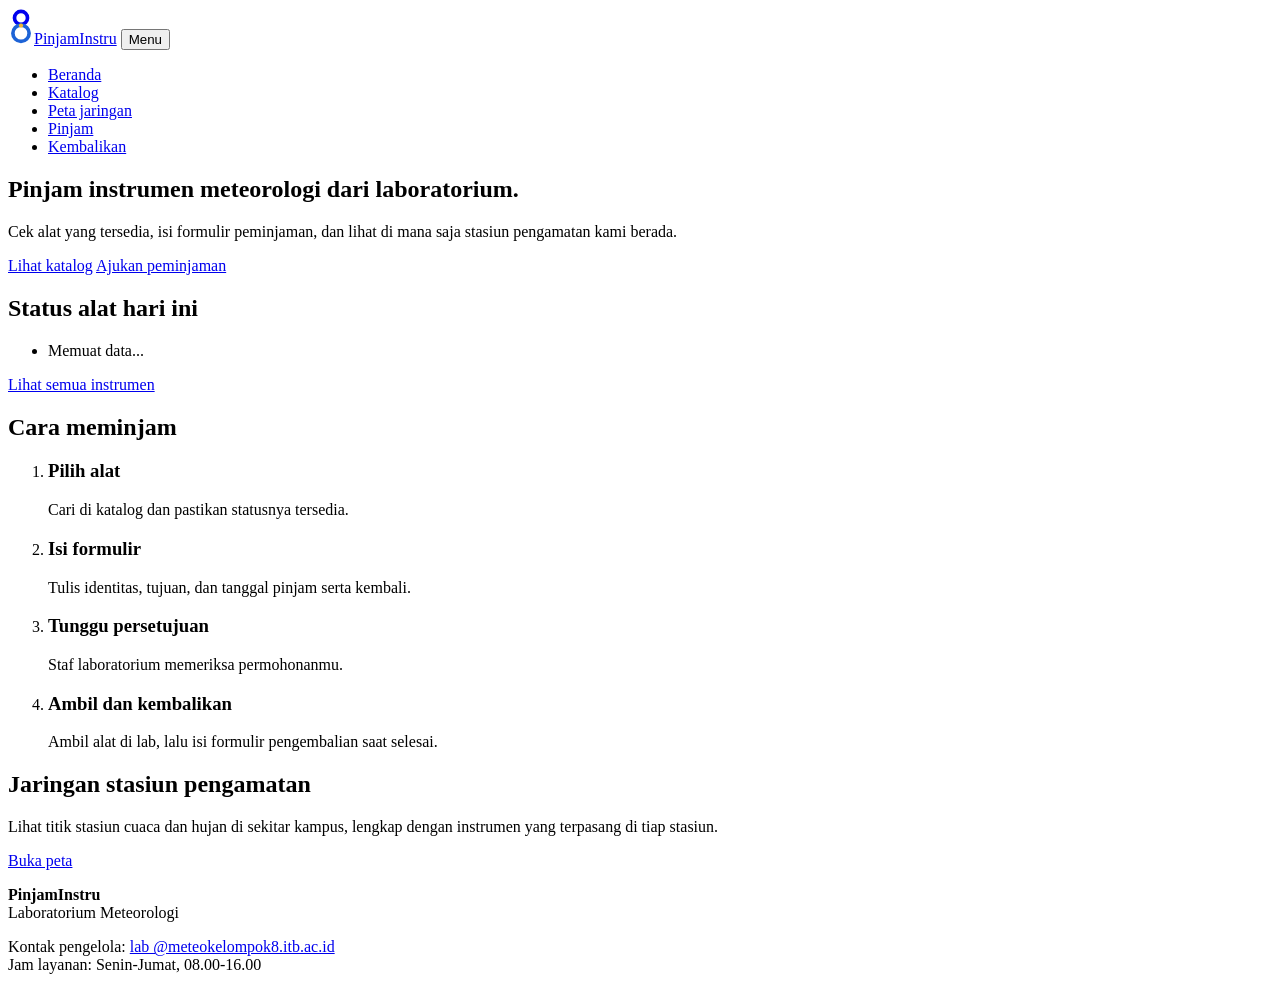
==== frontend/index.html @ 7f1fe317 "Frontend base" ====
<!DOCTYPE html>
<html lang="id">
<head>
  <meta charset="UTF-8">
  <meta name="viewport" content="width=device-width, initial-scale=1">
  <title>PinjamInstru - Peminjaman Instrumen Laboratorium Meteorologi</title>
  <meta name="description" content="Lihat katalog instrumen meteorologi dan pinjam alat dari laboratorium.">
  <link rel="stylesheet" href="css/style.css">
</head>
<body>

  <header class="navbar">
    <div class="container">
      <a class="brand" href="index.html"><svg class="brand-logo" viewBox="0 0 32 44" width="26" height="36" aria-hidden="true">
          <circle cx="16" cy="12" r="8" fill="none" stroke="currentColor" stroke-width="4.5"/>
          <circle cx="16" cy="31" r="10" fill="none" stroke="#1d63d6" stroke-width="4.5"/>
          <circle cx="16" cy="21.5" r="2.6" fill="#f5b82e"/>
        </svg><span>PinjamInstru</span></a>
      <button class="nav-toggle" aria-expanded="false" aria-controls="nav-links">Menu</button>
      <ul class="nav-links" id="nav-links">
        <li><a href="index.html" aria-current="page">Beranda</a></li>
        <li><a href="catalog.html">Katalog</a></li>
        <li><a href="network-map.html">Peta jaringan</a></li>
        <li><a href="borrowing.html">Pinjam</a></li>
        <li><a href="returning.html">Kembalikan</a></li>
      </ul>
    </div>
  </header>

  <main>
    <section class="hero">
  <div class="container hero-inner">
    <div class="hero-text">
      <h1>Pinjam instrumen meteorologi dari laboratorium.</h1>
      <p>Cek alat yang tersedia, isi formulir peminjaman, dan lihat di mana saja stasiun pengamatan kami berada.</p>
      <div class="hero-actions">
        <a class="btn btn-primary" href="catalog.html">Lihat katalog</a>
        <a class="btn btn-outline" href="borrowing.html">Ajukan peminjaman</a>
      </div>
    </div>
    <aside class="hero-card" aria-labelledby="hero-card-title">
      <h2 id="hero-card-title">Status alat hari ini</h2>
      <ul class="status-list" id="hero-status">
        <li class="status-empty">Memuat data...</li>
      </ul>
      <a class="section-link" href="catalog.html">Lihat semua instrumen</a>
    </aside>
  </div>
</section>

    <section class="section section--white">
      <div class="container">
        <div class="section-head">
          <h2>Cara meminjam</h2>
        </div>
        <ol class="steps">
          <li>
            <h3>Pilih alat</h3>
            <p>Cari di katalog dan pastikan statusnya tersedia.</p>
          </li>
          <li>
            <h3>Isi formulir</h3>
            <p>Tulis identitas, tujuan, dan tanggal pinjam serta kembali.</p>
          </li>
          <li>
            <h3>Tunggu persetujuan</h3>
            <p>Staf laboratorium memeriksa permohonanmu.</p>
          </li>
          <li>
            <h3>Ambil dan kembalikan</h3>
            <p>Ambil alat di lab, lalu isi formulir pengembalian saat selesai.</p>
          </li>
        </ol>
      </div>
    </section>

    <section class="section">
      <div class="container network-teaser">
        <div>
          <h2>Jaringan stasiun pengamatan</h2>
          <p>Lihat titik stasiun cuaca dan hujan di sekitar kampus, lengkap dengan instrumen yang terpasang di tiap stasiun.</p>
          <a class="btn btn-dark" href="network-map.html">Buka peta</a>
        </div>
        <!-- Placeholder: ganti dengan gambar peta atau mini-map Leaflet nanti -->
        <div class="map-preview" role="img" aria-label="Pratinjau peta stasiun pengamatan"></div>
      </div>
    </section>
  </main>

  <footer class="footer">
    <div class="container">
      <p><strong>PinjamInstru</strong><br>Laboratorium Meteorologi</p>
      <p>Kontak pengelola: <a href="mailto:lab@kelompok8.ac.id">lab @meteokelompok8.itb.ac.id</a><br>Jam layanan: Senin-Jumat, 08.00-16.00</p>
    </div>
  </footer>

  <script src="js/api.js"></script>
  <script src="js/main.js"></script>
</body>
</html>
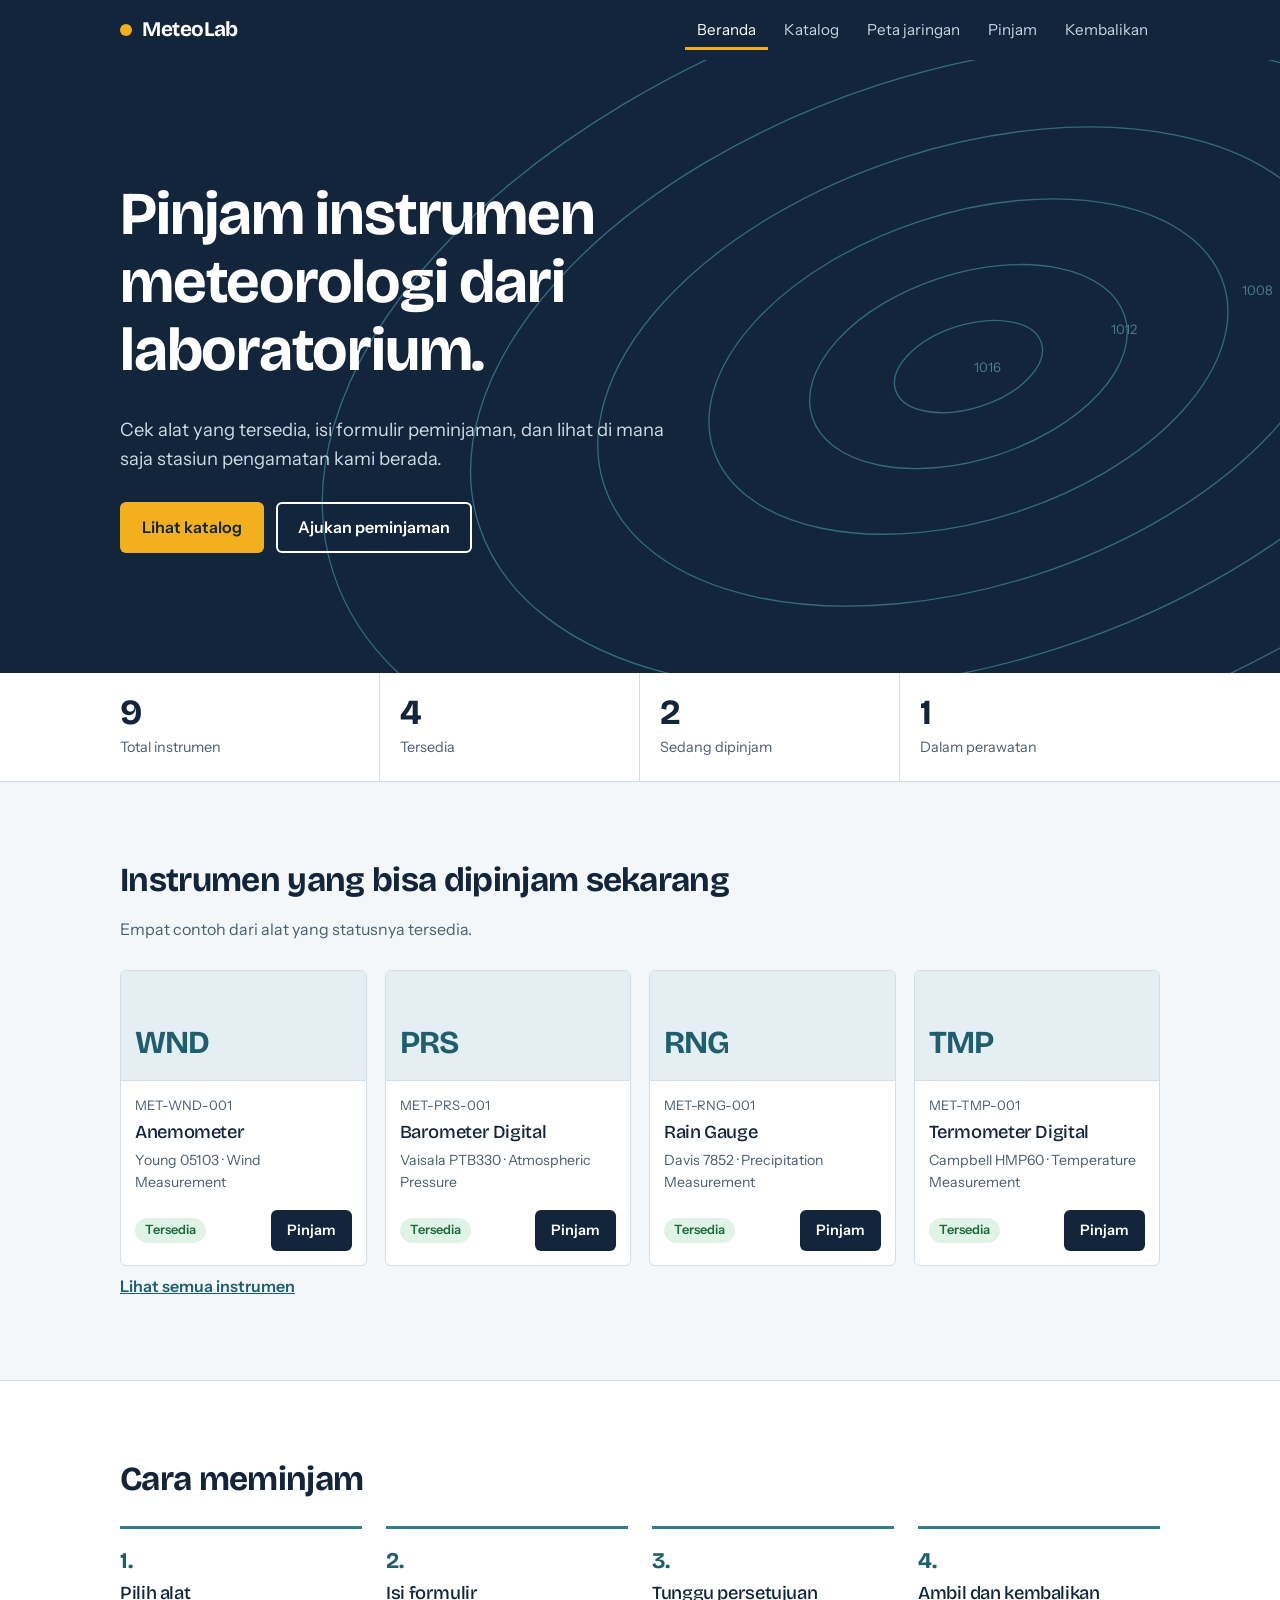
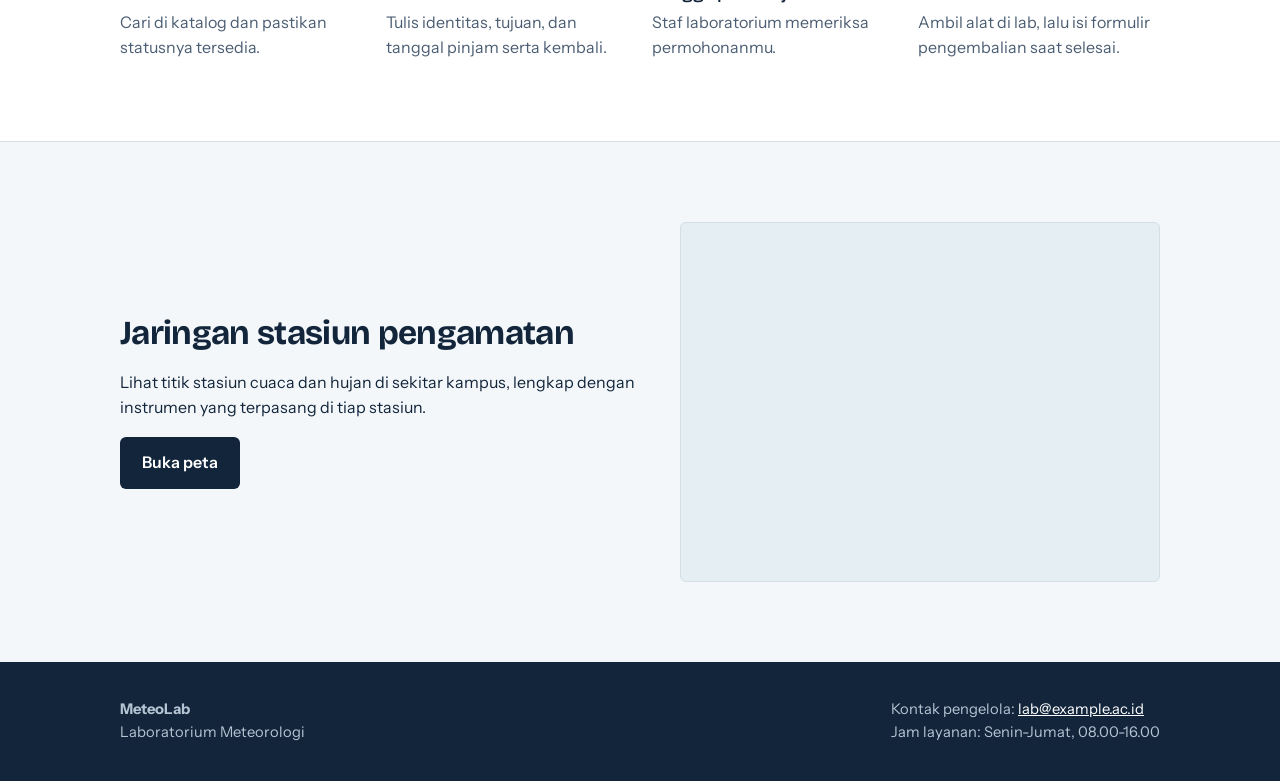
==== commit 783318f1: "Fix_Frontend" ====
--- a/frontend/index.html
+++ b/frontend/index.html
@@ -3,7 +3,7 @@
 <head>
   <meta charset="UTF-8">
   <meta name="viewport" content="width=device-width, initial-scale=1">
-  <title>PinjamInstru - Peminjaman Instrumen Laboratorium Meteorologi</title>
+  <title>MeteoLab - Peminjaman Instrumen Laboratorium Meteorologi</title>
   <meta name="description" content="Lihat katalog instrumen meteorologi dan pinjam alat dari laboratorium.">
   <link rel="stylesheet" href="css/style.css">
 </head>
@@ -11,11 +11,7 @@
 
   <header class="navbar">
     <div class="container">
-      <a class="brand" href="index.html"><svg class="brand-logo" viewBox="0 0 32 44" width="26" height="36" aria-hidden="true">
-          <circle cx="16" cy="12" r="8" fill="none" stroke="currentColor" stroke-width="4.5"/>
-          <circle cx="16" cy="31" r="10" fill="none" stroke="#1d63d6" stroke-width="4.5"/>
-          <circle cx="16" cy="21.5" r="2.6" fill="#f5b82e"/>
-        </svg><span>PinjamInstru</span></a>
+      <a class="brand" href="index.html"><span class="brand-dot"></span>MeteoLab</a>
       <button class="nav-toggle" aria-expanded="false" aria-controls="nav-links">Menu</button>
       <ul class="nav-links" id="nav-links">
         <li><a href="index.html" aria-current="page">Beranda</a></li>
@@ -29,24 +25,49 @@
 
   <main>
     <section class="hero">
-  <div class="container hero-inner">
-    <div class="hero-text">
-      <h1>Pinjam instrumen meteorologi dari laboratorium.</h1>
-      <p>Cek alat yang tersedia, isi formulir peminjaman, dan lihat di mana saja stasiun pengamatan kami berada.</p>
-      <div class="hero-actions">
-        <a class="btn btn-primary" href="catalog.html">Lihat katalog</a>
-        <a class="btn btn-outline" href="borrowing.html">Ajukan peminjaman</a>
+      <!-- Garis isobar: hiasan peta cuaca -->
+      <svg class="hero-isobars" viewBox="0 0 1200 560" preserveAspectRatio="xMidYMid slice" aria-hidden="true">
+        <g transform="translate(900 280) rotate(-18)">
+          <ellipse rx="70" ry="38"/>
+          <ellipse rx="150" ry="85"/>
+          <ellipse rx="245" ry="140"/>
+          <ellipse rx="350" ry="200"/>
+          <ellipse rx="470" ry="270"/>
+          <ellipse rx="610" ry="350"/>
+        </g>
+        <text x="905" y="285">1016</text>
+        <text x="1030" y="250">1012</text>
+        <text x="1150" y="215">1008</text>
+      </svg>
+      <div class="container">
+        <h1>Pinjam instrumen meteorologi dari laboratorium.</h1>
+        <p>Cek alat yang tersedia, isi formulir peminjaman, dan lihat di mana saja stasiun pengamatan kami berada.</p>
+        <div class="hero-actions">
+          <a class="btn btn-primary" href="catalog.html">Lihat katalog</a>
+          <a class="btn btn-outline" href="borrowing.html">Ajukan peminjaman</a>
+        </div>
       </div>
-    </div>
-    <aside class="hero-card" aria-labelledby="hero-card-title">
-      <h2 id="hero-card-title">Status alat hari ini</h2>
-      <ul class="status-list" id="hero-status">
-        <li class="status-empty">Memuat data...</li>
-      </ul>
-      <a class="section-link" href="catalog.html">Lihat semua instrumen</a>
-    </aside>
-  </div>
-</section>
+    </section>
+
+    <dl class="stats" aria-label="Ringkasan instrumen">
+      <div class="stat"><dt>Total instrumen</dt><dd id="stat-total">-</dd></div>
+      <div class="stat"><dt>Tersedia</dt><dd id="stat-available">-</dd></div>
+      <div class="stat"><dt>Sedang dipinjam</dt><dd id="stat-borrowed">-</dd></div>
+      <div class="stat"><dt>Dalam perawatan</dt><dd id="stat-maintenance">-</dd></div>
+    </dl>
+
+    <section class="section">
+      <div class="container">
+        <div class="section-head">
+          <h2>Instrumen yang bisa dipinjam sekarang</h2>
+          <p>Empat contoh dari alat yang statusnya tersedia.</p>
+        </div>
+        <div class="instrument-grid" id="featured-grid">
+          <p class="state-msg">Memuat instrumen...</p>
+        </div>
+        <a class="section-link" href="catalog.html">Lihat semua instrumen</a>
+      </div>
+    </section>
 
     <section class="section section--white">
       <div class="container">
@@ -89,8 +110,8 @@
 
   <footer class="footer">
     <div class="container">
-      <p><strong>PinjamInstru</strong><br>Laboratorium Meteorologi</p>
-      <p>Kontak pengelola: <a href="mailto:lab@kelompok8.ac.id">lab @meteokelompok8.itb.ac.id</a><br>Jam layanan: Senin-Jumat, 08.00-16.00</p>
+      <p><strong>MeteoLab</strong><br>Laboratorium Meteorologi</p>
+      <p>Kontak pengelola: <a href="mailto:lab@example.ac.id">lab@example.ac.id</a><br>Jam layanan: Senin-Jumat, 08.00-16.00</p>
     </div>
   </footer>
 
--- a/frontend/css/style.css
+++ b/frontend/css/style.css
@@ -0,0 +1,372 @@
+/* ==========================================================
+   MeteoLab - style.css (global, dipakai semua halaman)
+   Warna dan font diatur lewat variabel di :root, jadi
+   ganti di satu tempat saja kalau mau ubah tema.
+   ========================================================== */
+
+@import url("https://fonts.googleapis.com/css2?family=Bricolage+Grotesque:opsz,wght@12..96,500;12..96,700&family=Instrument+Sans:wght@400;500;600&display=swap");
+
+:root {
+  --ink: #12253b;          /* teks utama, biru laut gelap */
+  --ink-soft: #4b5d73;     /* teks sekunder */
+  --paper: #f3f7f9;        /* latar halaman, putih kebiruan */
+  --white: #ffffff;
+  --line: #d3dee6;         /* garis tipis */
+  --isobar: #2f7f8f;       /* aksen utama, teal */
+  --isobar-dark: #1f5f6d;
+  --signal: #f2b01e;       /* kuning kantong angin, dipakai hemat */
+
+  --ok-bg: #dff3e7;     --ok-fg: #1b6b3a;
+  --busy-bg: #fde9c4;   --busy-fg: #8a5a00;
+  --fix-bg: #f6d9d6;    --fix-fg: #9a2f25;
+  --field-bg: #dbe9f6;  --field-fg: #1f4f86;
+
+  --font-display: "Bricolage Grotesque", "Segoe UI", sans-serif;
+  --font-body: "Instrument Sans", "Segoe UI", system-ui, sans-serif;
+
+  --radius: 6px;
+  --gutter: clamp(16px, 4vw, 40px);
+  --maxw: 1120px;
+}
+
+*, *::before, *::after { box-sizing: border-box; }
+
+html { scroll-behavior: smooth; }
+
+body {
+  margin: 0;
+  font-family: var(--font-body);
+  font-size: 1rem;
+  line-height: 1.6;
+  color: var(--ink);
+  background: var(--paper);
+}
+
+img, svg { max-width: 100%; display: block; }
+
+a { color: var(--isobar-dark); }
+
+h1, h2, h3 {
+  font-family: var(--font-display);
+  line-height: 1.12;
+  letter-spacing: -0.02em;
+  margin: 0 0 0.5em;
+}
+h1 { font-size: clamp(2.2rem, 5.5vw, 3.8rem); font-weight: 700; }
+h2 { font-size: clamp(1.5rem, 3vw, 2.1rem); font-weight: 700; }
+h3 { font-size: 1.15rem; font-weight: 500; }
+
+p { margin: 0 0 1em; max-width: 62ch; }
+
+:focus-visible {
+  outline: 3px solid var(--signal);
+  outline-offset: 2px;
+}
+
+.container {
+  width: 100%;
+  max-width: var(--maxw);
+  margin-inline: auto;
+  padding-inline: var(--gutter);
+}
+
+.section { padding-block: clamp(40px, 7vw, 80px); }
+.section--white { background: var(--white); border-block: 1px solid var(--line); }
+.section-head { margin-bottom: 28px; }
+.section-head p { color: var(--ink-soft); margin-bottom: 0; }
+
+/* ---------- Navbar ---------- */
+.navbar {
+  position: sticky;
+  top: 0;
+  z-index: 50;
+  background: var(--ink);
+  color: var(--white);
+}
+.navbar .container {
+  display: flex;
+  align-items: center;
+  justify-content: space-between;
+  gap: 16px;
+  min-height: 60px;
+}
+.brand {
+  font-family: var(--font-display);
+  font-weight: 700;
+  font-size: 1.3rem;
+  letter-spacing: -0.02em;
+  color: var(--white);
+  text-decoration: none;
+  display: inline-flex;
+  align-items: center;
+  gap: 10px;
+}
+.brand-dot {
+  width: 12px;
+  height: 12px;
+  border-radius: 50%;
+  background: var(--signal);
+}
+.nav-links {
+  display: flex;
+  gap: 4px;
+  list-style: none;
+  margin: 0;
+  padding: 0;
+}
+.nav-links a {
+  display: block;
+  padding: 8px 12px;
+  color: #c9d6e2;
+  text-decoration: none;
+  border-radius: var(--radius);
+  font-size: 0.95rem;
+}
+.nav-links a:hover { color: var(--white); background: rgba(255, 255, 255, 0.08); }
+.nav-links a[aria-current="page"] { color: var(--white); box-shadow: inset 0 -3px 0 var(--signal); border-radius: 0; }
+
+.nav-toggle {
+  display: none;
+  background: none;
+  border: 1px solid rgba(255, 255, 255, 0.35);
+  color: var(--white);
+  border-radius: var(--radius);
+  padding: 6px 12px;
+  font: inherit;
+  cursor: pointer;
+}
+
+@media (max-width: 760px) {
+  .nav-toggle { display: block; }
+  .nav-links {
+    display: none;
+    position: absolute;
+    top: 100%;
+    left: 0;
+    right: 0;
+    flex-direction: column;
+    background: var(--ink);
+    padding: 8px var(--gutter) 16px;
+  }
+  .nav-links.open { display: flex; }
+  .nav-links a[aria-current="page"] { box-shadow: none; background: rgba(255, 255, 255, 0.1); border-radius: var(--radius); }
+}
+
+/* ---------- Tombol ---------- */
+.btn {
+  display: inline-block;
+  font: inherit;
+  font-weight: 600;
+  padding: 11px 20px;
+  border-radius: var(--radius);
+  border: 2px solid transparent;
+  text-decoration: none;
+  cursor: pointer;
+  transition: background 0.15s, color 0.15s;
+}
+.btn-primary { background: var(--signal); color: var(--ink); }
+.btn-primary:hover { background: #ffc33d; }
+.btn-outline { border-color: currentColor; color: inherit; background: transparent; }
+.btn-outline:hover { background: rgba(255, 255, 255, 0.12); }
+.btn-dark { background: var(--ink); color: var(--white); }
+.btn-dark:hover { background: var(--isobar-dark); }
+.btn-small { padding: 7px 14px; font-size: 0.9rem; }
+.btn[aria-disabled="true"] {
+  background: #e4ebf0;
+  color: #7b8a99;
+  pointer-events: none;
+}
+
+/* ---------- Badge status ---------- */
+.badge {
+  display: inline-block;
+  padding: 2px 10px;
+  border-radius: 999px;
+  font-size: 0.8rem;
+  font-weight: 600;
+  white-space: nowrap;
+}
+.badge--available   { background: var(--ok-bg);    color: var(--ok-fg); }
+.badge--borrowed    { background: var(--busy-bg);  color: var(--busy-fg); }
+.badge--maintenance { background: var(--fix-bg);   color: var(--fix-fg); }
+.badge--deployed    { background: var(--field-bg); color: var(--field-fg); }
+
+/* ---------- Form ---------- */
+label { display: block; font-weight: 600; font-size: 0.9rem; margin-bottom: 6px; }
+input[type="text"], input[type="search"], input[type="email"], input[type="date"],
+select, textarea {
+  width: 100%;
+  font: inherit;
+  color: var(--ink);
+  background: var(--white);
+  border: 1px solid #b7c7d3;
+  border-radius: var(--radius);
+  padding: 10px 12px;
+}
+input:focus, select:focus, textarea:focus {
+  outline: 3px solid var(--signal);
+  outline-offset: 0;
+  border-color: var(--ink);
+}
+
+/* ---------- Footer ---------- */
+.footer {
+  background: var(--ink);
+  color: #b5c4d3;
+  padding-block: 36px;
+  font-size: 0.92rem;
+}
+.footer .container {
+  display: flex;
+  flex-wrap: wrap;
+  justify-content: space-between;
+  gap: 16px 40px;
+}
+.footer p { margin: 0; }
+.footer a { color: var(--white); }
+
+/* ---------- Kartu instrumen (dipakai index & katalog) ---------- */
+.instrument-grid {
+  display: grid;
+  grid-template-columns: repeat(auto-fill, minmax(240px, 1fr));
+  gap: 18px;
+}
+.instrument-card {
+  background: var(--white);
+  border: 1px solid var(--line);
+  border-radius: var(--radius);
+  display: flex;
+  flex-direction: column;
+  overflow: hidden;
+}
+.instrument-thumb {
+  height: 110px;
+  display: flex;
+  align-items: flex-end;
+  padding: 12px 14px;
+  background: #e5eef3;
+  border-bottom: 1px solid var(--line);
+  font-family: var(--font-display);
+  font-weight: 700;
+  font-size: 2rem;
+  letter-spacing: -0.03em;
+  color: var(--isobar-dark);
+}
+.instrument-thumb img { width: 100%; height: 100%; object-fit: cover; }
+.instrument-body { padding: 14px; display: flex; flex-direction: column; gap: 6px; flex: 1; }
+.instrument-body h3 { margin: 0; }
+.instrument-meta { margin: 0; font-size: 0.88rem; color: var(--ink-soft); }
+.instrument-code { font-size: 0.82rem; color: var(--ink-soft); }
+.instrument-foot {
+  margin-top: auto;
+  padding-top: 10px;
+  display: flex;
+  align-items: center;
+  justify-content: space-between;
+  gap: 8px;
+}
+
+@media (prefers-reduced-motion: reduce) {
+  html { scroll-behavior: auto; }
+  * { transition: none !important; animation: none !important; }
+}
+
+/* ==========================================================
+   Beranda (index.html)
+   ========================================================== */
+.hero {
+  position: relative;
+  overflow: hidden;
+  background: var(--ink);
+  color: var(--white);
+  padding-block: clamp(56px, 10vw, 120px);
+}
+.hero-isobars {
+  position: absolute;
+  inset: 0;
+  width: 100%;
+  height: 100%;
+  opacity: 0.55;
+  pointer-events: none;
+}
+.hero-isobars ellipse { fill: none; stroke: #4fa3b5; stroke-width: 1.2; }
+.hero-isobars text { fill: #7fc0cf; font-size: 12px; font-family: var(--font-body); }
+.hero .container { position: relative; }
+.hero h1 { max-width: 14ch; }
+.hero p { font-size: 1.15rem; color: #cfdbe6; max-width: 46ch; }
+.hero-actions { display: flex; flex-wrap: wrap; gap: 12px; margin-top: 28px; }
+
+.stats {
+  display: grid;
+  grid-template-columns: repeat(4, 1fr);
+  gap: 0;
+  margin: 0;
+  background: var(--white);
+  border-bottom: 1px solid var(--line);
+  padding-inline: calc(max(0px, (100% - var(--maxw)) / 2) + var(--gutter));
+}
+.stat:first-child { padding-left: 0; }
+.stat { padding: 22px 20px; border-right: 1px solid var(--line); }
+.stat:last-child { border-right: 0; }
+.stat dd { margin: 0; font-family: var(--font-display); font-weight: 700; font-size: 2.2rem; line-height: 1; }
+.stat dt { color: var(--ink-soft); font-size: 0.9rem; margin-top: 6px; }
+.stat { display: flex; flex-direction: column-reverse; justify-content: flex-end; }
+@media (max-width: 640px) {
+  .stats { grid-template-columns: repeat(2, 1fr); }
+  .stat:nth-child(2) { border-right: 0; }
+  .stat:nth-child(-n+2) { border-bottom: 1px solid var(--line); }
+}
+
+.steps { list-style: none; counter-reset: step; margin: 0; padding: 0; display: grid; grid-template-columns: repeat(auto-fit, minmax(210px, 1fr)); gap: 24px; }
+.steps li { counter-increment: step; padding-top: 14px; border-top: 3px solid var(--isobar); }
+.steps li::before { content: counter(step) "."; font-family: var(--font-display); font-weight: 700; font-size: 1.4rem; color: var(--isobar-dark); }
+.steps h3 { margin: 4px 0 6px; }
+.steps p { color: var(--ink-soft); margin: 0; }
+
+.network-teaser { display: grid; grid-template-columns: 1.1fr 1fr; gap: 32px; align-items: center; }
+.network-teaser .map-preview {
+  aspect-ratio: 4 / 3;
+  border: 1px solid var(--line);
+  border-radius: var(--radius);
+  background: #e5eef3;
+}
+@media (max-width: 760px) { .network-teaser { grid-template-columns: 1fr; } }
+.section-link { display: inline-block; margin-top: 8px; font-weight: 600; }
+
+/* ==========================================================
+   Katalog (catalog.html)
+   ========================================================== */
+.page-head { background: var(--white); border-bottom: 1px solid var(--line); padding-block: 36px 28px; }
+.page-head h1 { font-size: clamp(1.9rem, 4vw, 2.6rem); margin-bottom: 8px; }
+.page-head p { color: var(--ink-soft); margin: 0; }
+
+.filters { display: grid; grid-template-columns: 1fr 220px; gap: 14px; margin-bottom: 14px; }
+@media (max-width: 640px) { .filters { grid-template-columns: 1fr; } }
+
+.chips { display: flex; flex-wrap: wrap; gap: 8px; margin-bottom: 18px; }
+.chip {
+  font: inherit;
+  font-size: 0.9rem;
+  padding: 6px 14px;
+  border-radius: 999px;
+  border: 1px solid #b7c7d3;
+  background: var(--white);
+  color: var(--ink);
+  cursor: pointer;
+}
+.chip:hover { border-color: var(--ink); }
+.chip[aria-pressed="true"] { background: var(--ink); border-color: var(--ink); color: var(--white); }
+
+.result-bar { display: flex; justify-content: space-between; align-items: center; gap: 12px; margin-bottom: 16px; color: var(--ink-soft); font-size: 0.92rem; }
+.link-btn { background: none; border: 0; font: inherit; color: var(--isobar-dark); text-decoration: underline; cursor: pointer; padding: 0; }
+
+.state-msg {
+  grid-column: 1 / -1;
+  padding: 32px;
+  text-align: center;
+  color: var(--ink-soft);
+  border: 1px dashed #b7c7d3;
+  border-radius: var(--radius);
+  background: var(--white);
+}
+.visually-hidden { position: absolute; width: 1px; height: 1px; overflow: hidden; clip: rect(0 0 0 0); white-space: nowrap; }
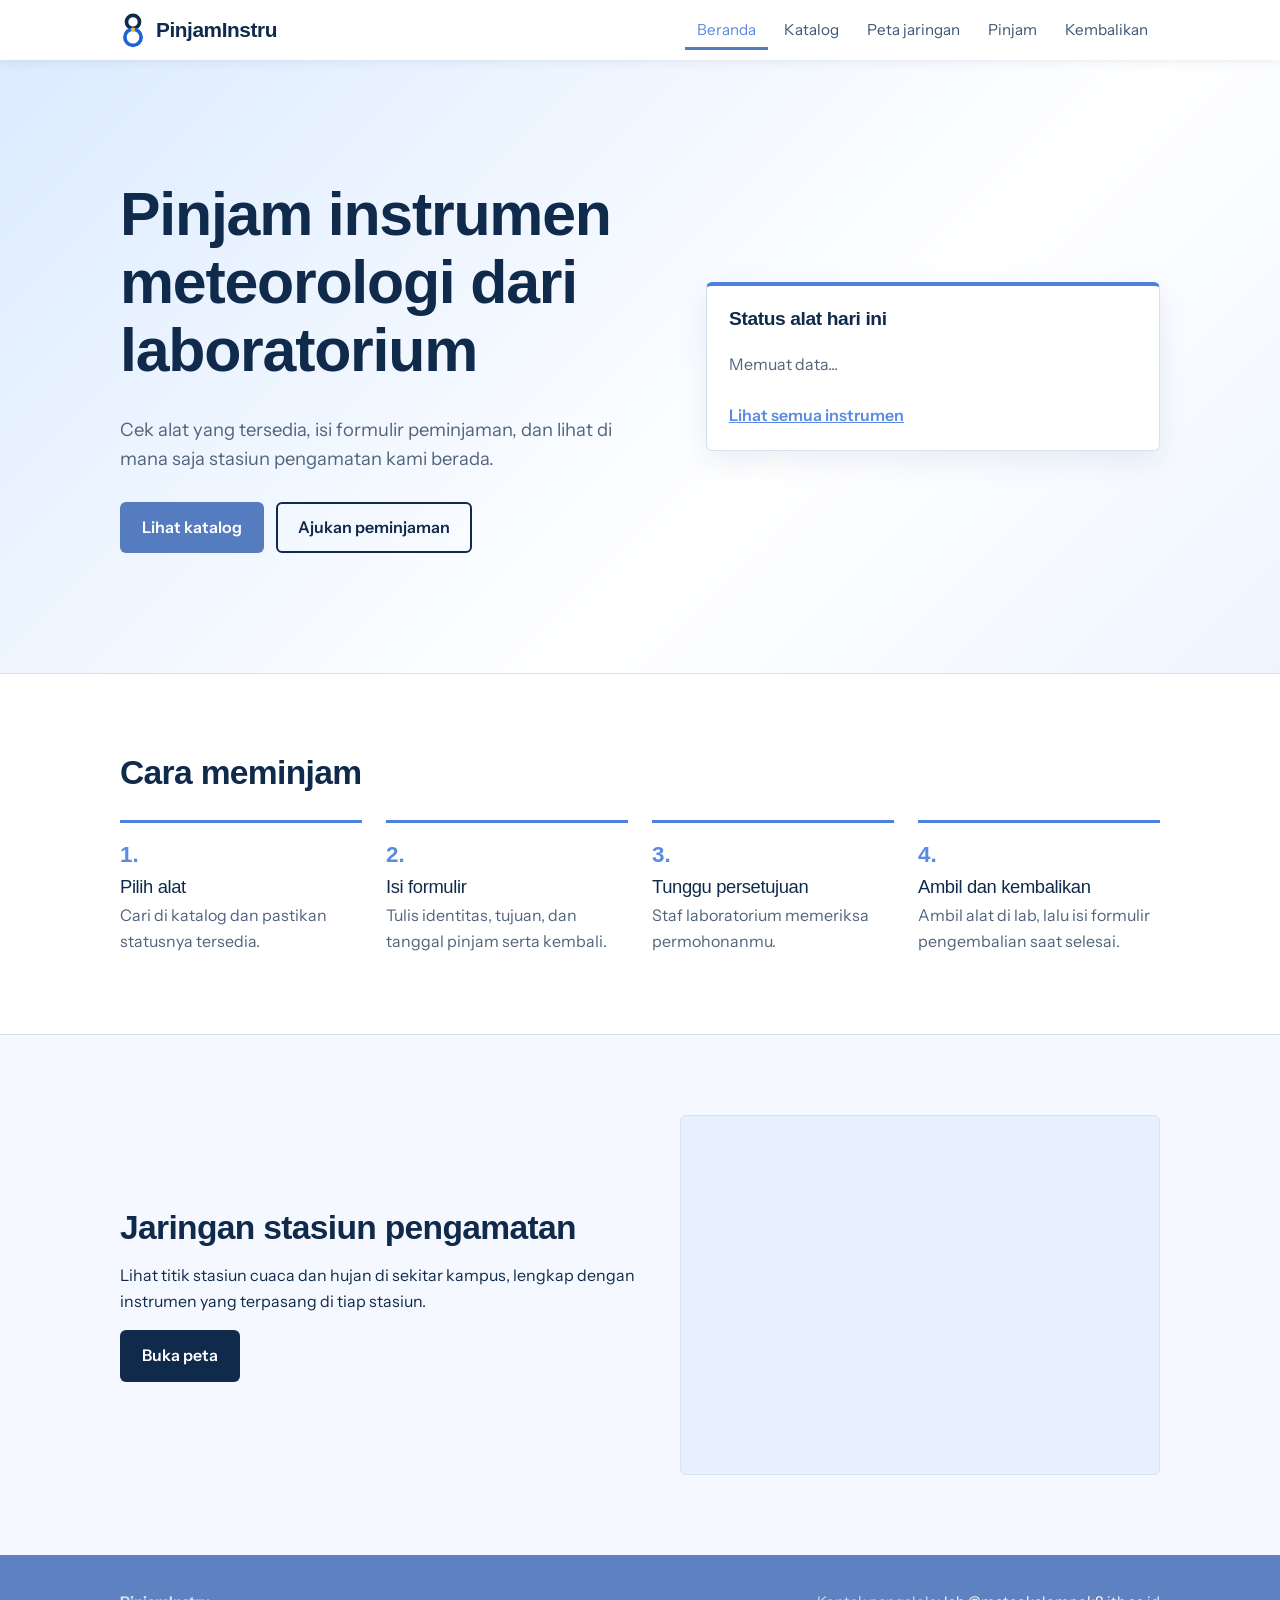
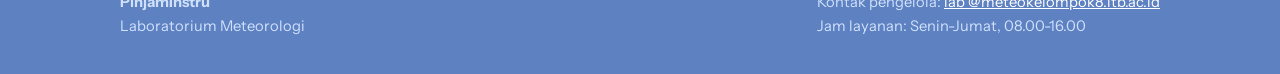
==== commit 64433c99: "Update frontend (Assets)" ====
--- a/frontend/index.html
+++ b/frontend/index.html
@@ -1,9 +1,10 @@
+
 <!DOCTYPE html>
 <html lang="id">
 <head>
   <meta charset="UTF-8">
   <meta name="viewport" content="width=device-width, initial-scale=1">
-  <title>MeteoLab - Peminjaman Instrumen Laboratorium Meteorologi</title>
+  <title>PinjamInstru - Peminjaman Instrumen Laboratorium Meteorologi</title>
   <meta name="description" content="Lihat katalog instrumen meteorologi dan pinjam alat dari laboratorium.">
   <link rel="stylesheet" href="css/style.css">
 </head>
@@ -11,7 +12,11 @@
 
   <header class="navbar">
     <div class="container">
-      <a class="brand" href="index.html"><span class="brand-dot"></span>MeteoLab</a>
+      <a class="brand" href="index.html"><svg class="brand-logo" viewBox="0 0 32 44" width="26" height="36" aria-hidden="true">
+          <circle cx="16" cy="12" r="8" fill="none" stroke="currentColor" stroke-width="4.5"/>
+          <circle cx="16" cy="31" r="10" fill="none" stroke="#1d63d6" stroke-width="4.5"/>
+          <circle cx="16" cy="21.5" r="2.6" fill="#f5b82e"/>
+        </svg><span>PinjamInstru</span></a>
       <button class="nav-toggle" aria-expanded="false" aria-controls="nav-links">Menu</button>
       <ul class="nav-links" id="nav-links">
         <li><a href="index.html" aria-current="page">Beranda</a></li>
@@ -25,49 +30,24 @@
 
   <main>
     <section class="hero">
-      <!-- Garis isobar: hiasan peta cuaca -->
-      <svg class="hero-isobars" viewBox="0 0 1200 560" preserveAspectRatio="xMidYMid slice" aria-hidden="true">
-        <g transform="translate(900 280) rotate(-18)">
-          <ellipse rx="70" ry="38"/>
-          <ellipse rx="150" ry="85"/>
-          <ellipse rx="245" ry="140"/>
-          <ellipse rx="350" ry="200"/>
-          <ellipse rx="470" ry="270"/>
-          <ellipse rx="610" ry="350"/>
-        </g>
-        <text x="905" y="285">1016</text>
-        <text x="1030" y="250">1012</text>
-        <text x="1150" y="215">1008</text>
-      </svg>
-      <div class="container">
-        <h1>Pinjam instrumen meteorologi dari laboratorium.</h1>
-        <p>Cek alat yang tersedia, isi formulir peminjaman, dan lihat di mana saja stasiun pengamatan kami berada.</p>
-        <div class="hero-actions">
-          <a class="btn btn-primary" href="catalog.html">Lihat katalog</a>
-          <a class="btn btn-outline" href="borrowing.html">Ajukan peminjaman</a>
-        </div>
+  <div class="container hero-inner">
+    <div class="hero-text">
+      <h1>Pinjam instrumen meteorologi dari laboratorium</h1>
+      <p>Cek alat yang tersedia, isi formulir peminjaman, dan lihat di mana saja stasiun pengamatan kami berada.</p>
+      <div class="hero-actions">
+        <a class="btn btn-primary" href="catalog.html">Lihat katalog</a>
+        <a class="btn btn-outline" href="borrowing.html">Ajukan peminjaman</a>
       </div>
-    </section>
-
-    <dl class="stats" aria-label="Ringkasan instrumen">
-      <div class="stat"><dt>Total instrumen</dt><dd id="stat-total">-</dd></div>
-      <div class="stat"><dt>Tersedia</dt><dd id="stat-available">-</dd></div>
-      <div class="stat"><dt>Sedang dipinjam</dt><dd id="stat-borrowed">-</dd></div>
-      <div class="stat"><dt>Dalam perawatan</dt><dd id="stat-maintenance">-</dd></div>
-    </dl>
-
-    <section class="section">
-      <div class="container">
-        <div class="section-head">
-          <h2>Instrumen yang bisa dipinjam sekarang</h2>
-          <p>Empat contoh dari alat yang statusnya tersedia.</p>
-        </div>
-        <div class="instrument-grid" id="featured-grid">
-          <p class="state-msg">Memuat instrumen...</p>
-        </div>
-        <a class="section-link" href="catalog.html">Lihat semua instrumen</a>
-      </div>
-    </section>
+    </div>
+    <aside class="hero-card" aria-labelledby="hero-card-title">
+      <h2 id="hero-card-title">Status alat hari ini</h2>
+      <ul class="status-list" id="hero-status">
+        <li class="status-empty">Memuat data...</li>
+      </ul>
+      <a class="section-link" href="catalog.html">Lihat semua instrumen</a>
+    </aside>
+  </div>
+</section>
 
     <section class="section section--white">
       <div class="container">
@@ -110,12 +90,12 @@
 
   <footer class="footer">
     <div class="container">
-      <p><strong>MeteoLab</strong><br>Laboratorium Meteorologi</p>
-      <p>Kontak pengelola: <a href="mailto:lab@example.ac.id">lab@example.ac.id</a><br>Jam layanan: Senin-Jumat, 08.00-16.00</p>
+      <p><strong>PinjamInstru</strong><br>Laboratorium Meteorologi</p>
+      <p>Kontak pengelola: <a href="mailto:lab@kelompok8.ac.id">lab @meteokelompok8.itb.ac.id</a><br>Jam layanan: Senin-Jumat, 08.00-16.00</p>
     </div>
   </footer>
 
   <script src="js/api.js"></script>
   <script src="js/main.js"></script>
 </body>
-</html>
+</html>
--- a/frontend/css/style.css
+++ b/frontend/css/style.css
@@ -1,27 +1,23 @@
-/* ==========================================================
-   MeteoLab - style.css (global, dipakai semua halaman)
-   Warna dan font diatur lewat variabel di :root, jadi
-   ganti di satu tempat saja kalau mau ubah tema.
-   ========================================================== */
-
-@import url("https://fonts.googleapis.com/css2?family=Bricolage+Grotesque:opsz,wght@12..96,500;12..96,700&family=Instrument+Sans:wght@400;500;600&display=swap");
+
+@import url("https://fonts.googleapis.com/css2?family=Outfit:wght@500;700&family=Instrument+Sans:wght@400;500;600&display=swap");
 
 :root {
-  --ink: #12253b;          /* teks utama, biru laut gelap */
-  --ink-soft: #4b5d73;     /* teks sekunder */
-  --paper: #f3f7f9;        /* latar halaman, putih kebiruan */
+  --ink: #0f2a4a;          /* teks utama, biru laut gelap */
+  --ink-soft: #51647c;     /* teks sekunder */
+  --paper: #f5f9ff;        /* latar halaman, putih kebiruan */
   --white: #ffffff;
-  --line: #d3dee6;         /* garis tipis */
-  --isobar: #2f7f8f;       /* aksen utama, teal */
-  --isobar-dark: #1f5f6d;
-  --signal: #f2b01e;       /* kuning kantong angin, dipakai hemat */
+  --line: #d6e2f2;         /* garis tipis */
+  --isobar: #4c81dd;       /* aksen utama, biru */
+  --isobar-dark: #598be1;
+  --signal: #557cbe;       /* biru aksen untuk tombol & fokus */
+  --sky: #e6f0ff;          /* biru muda untuk latar */
 
   --ok-bg: #dff3e7;     --ok-fg: #1b6b3a;
   --busy-bg: #fde9c4;   --busy-fg: #8a5a00;
   --fix-bg: #f6d9d6;    --fix-fg: #9a2f25;
   --field-bg: #dbe9f6;  --field-fg: #1f4f86;
 
-  --font-display: "Bricolage Grotesque", "Segoe UI", sans-serif;
+  --font-display: "Outfit", "Segoe UI", sans-serif;
   --font-body: "Instrument Sans", "Segoe UI", system-ui, sans-serif;
 
   --radius: 6px;
@@ -80,8 +76,9 @@
   position: sticky;
   top: 0;
   z-index: 50;
-  background: var(--ink);
-  color: var(--white);
+  background: var(--white);
+  color: var(--ink);
+  box-shadow: 0 2px 10px rgba(15, 42, 74, 0.08);
 }
 .navbar .container {
   display: flex;
@@ -95,7 +92,7 @@
   font-weight: 700;
   font-size: 1.3rem;
   letter-spacing: -0.02em;
-  color: var(--white);
+  color: var(--ink);
   text-decoration: none;
   display: inline-flex;
   align-items: center;
@@ -117,19 +114,20 @@
 .nav-links a {
   display: block;
   padding: 8px 12px;
-  color: #c9d6e2;
+  color: #3d5576;
   text-decoration: none;
   border-radius: var(--radius);
   font-size: 0.95rem;
 }
-.nav-links a:hover { color: var(--white); background: rgba(255, 255, 255, 0.08); }
-.nav-links a[aria-current="page"] { color: var(--white); box-shadow: inset 0 -3px 0 var(--signal); border-radius: 0; }
+.nav-links a:hover { color: var(--ink); background: var(--sky); }
+.nav-links a[aria-current="page"] { color: var(--isobar-dark); box-shadow: inset 0 -3px 0 var(--signal); border-radius: 0; }
 
 .nav-toggle {
   display: none;
   background: none;
-  border: 1px solid rgba(255, 255, 255, 0.35);
-  color: var(--white);
+  border: 1px solid var(--line);
+  background: var(--white);
+  color: var(--ink);
   border-radius: var(--radius);
   padding: 6px 12px;
   font: inherit;
@@ -145,11 +143,12 @@
     left: 0;
     right: 0;
     flex-direction: column;
-    background: var(--ink);
+    background: var(--white);
+    box-shadow: 0 8px 12px rgba(15, 42, 74, 0.08);
     padding: 8px var(--gutter) 16px;
   }
   .nav-links.open { display: flex; }
-  .nav-links a[aria-current="page"] { box-shadow: none; background: rgba(255, 255, 255, 0.1); border-radius: var(--radius); }
+  .nav-links a[aria-current="page"] { box-shadow: none; background: var(--sky); border-radius: var(--radius); }
 }
 
 /* ---------- Tombol ---------- */
@@ -164,10 +163,10 @@
   cursor: pointer;
   transition: background 0.15s, color 0.15s;
 }
-.btn-primary { background: var(--signal); color: var(--ink); }
-.btn-primary:hover { background: #ffc33d; }
+.btn-primary { background: var(--signal); color: var(--white); }
+.btn-primary:hover { background: var(--isobar-dark); }
 .btn-outline { border-color: currentColor; color: inherit; background: transparent; }
-.btn-outline:hover { background: rgba(255, 255, 255, 0.12); }
+.btn-outline:hover { background: rgba(29, 95, 209, 0.08); }
 .btn-dark { background: var(--ink); color: var(--white); }
 .btn-dark:hover { background: var(--isobar-dark); }
 .btn-small { padding: 7px 14px; font-size: 0.9rem; }
@@ -211,8 +210,8 @@
 
 /* ---------- Footer ---------- */
 .footer {
-  background: var(--ink);
-  color: #b5c4d3;
+  background: #5e81c2;
+  color: #cfe0fb;
   padding-block: 36px;
   font-size: 0.92rem;
 }
@@ -244,7 +243,7 @@
   display: flex;
   align-items: flex-end;
   padding: 12px 14px;
-  background: #e5eef3;
+  background: var(--sky);
   border-bottom: 1px solid var(--line);
   font-family: var(--font-display);
   font-weight: 700;
@@ -277,8 +276,8 @@
 .hero {
   position: relative;
   overflow: hidden;
-  background: var(--ink);
-  color: var(--white);
+  background: linear-gradient(135deg, #dcebff 0%, #ffffff 62%, #eef5ff 100%);
+  color: var(--ink);
   padding-block: clamp(56px, 10vw, 120px);
 }
 .hero-isobars {
@@ -286,14 +285,15 @@
   inset: 0;
   width: 100%;
   height: 100%;
-  opacity: 0.55;
+  opacity: 0.9;
   pointer-events: none;
 }
-.hero-isobars ellipse { fill: none; stroke: #4fa3b5; stroke-width: 1.2; }
-.hero-isobars text { fill: #7fc0cf; font-size: 12px; font-family: var(--font-body); }
+.hero-isobars ellipse { fill: none; stroke: #a9c6f3; stroke-width: 1.2; }
+.hero-isobars text { fill: #5b8ad6; font-size: 12px; font-family: var(--font-body); }
 .hero .container { position: relative; }
-.hero h1 { max-width: 14ch; }
-.hero p { font-size: 1.15rem; color: #cfdbe6; max-width: 46ch; }
+.hero h1 { max-width: 15ch; }
+.hero p { font-size: 1.15rem; color: var(--ink-soft); max-width: 46ch; }
+.hero .btn-outline { color: var(--ink); }
 .hero-actions { display: flex; flex-wrap: wrap; gap: 12px; margin-top: 28px; }
 
 .stats {
@@ -328,7 +328,7 @@
   aspect-ratio: 4 / 3;
   border: 1px solid var(--line);
   border-radius: var(--radius);
-  background: #e5eef3;
+  background: var(--sky);
 }
 @media (max-width: 760px) { .network-teaser { grid-template-columns: 1fr; } }
 .section-link { display: inline-block; margin-top: 8px; font-weight: 600; }
@@ -370,3 +370,20 @@
   background: var(--white);
 }
 .visually-hidden { position: absolute; width: 1px; height: 1px; overflow: hidden; clip: rect(0 0 0 0); white-space: nowrap; }
+/* Kartu status alat di hero */
+.hero-inner { display: grid; grid-template-columns: 1.15fr 1fr; gap: clamp(24px, 5vw, 64px); align-items: center; }
+.hero-card {
+  background: var(--white);
+  border: 1px solid var(--line);
+  border-top: 4px solid var(--isobar);
+  border-radius: var(--radius);
+  box-shadow: 0 10px 30px rgba(13, 42, 92, 0.08);
+  padding: 22px;
+}
+.hero-card h2 { font-size: 1.2rem; margin-bottom: 12px; }
+.status-list { list-style: none; margin: 0 0 6px; padding: 0; }
+.status-list li { display: flex; justify-content: space-between; align-items: center; gap: 12px; padding: 11px 0; border-bottom: 1px solid var(--line); }
+.status-list li:last-child { border-bottom: 0; }
+.status-list small { display: block; color: var(--ink-soft); font-size: 0.8rem; }
+.status-empty { color: var(--ink-soft); }
+@media (max-width: 860px) { .hero-inner { grid-template-columns: 1fr; } }
